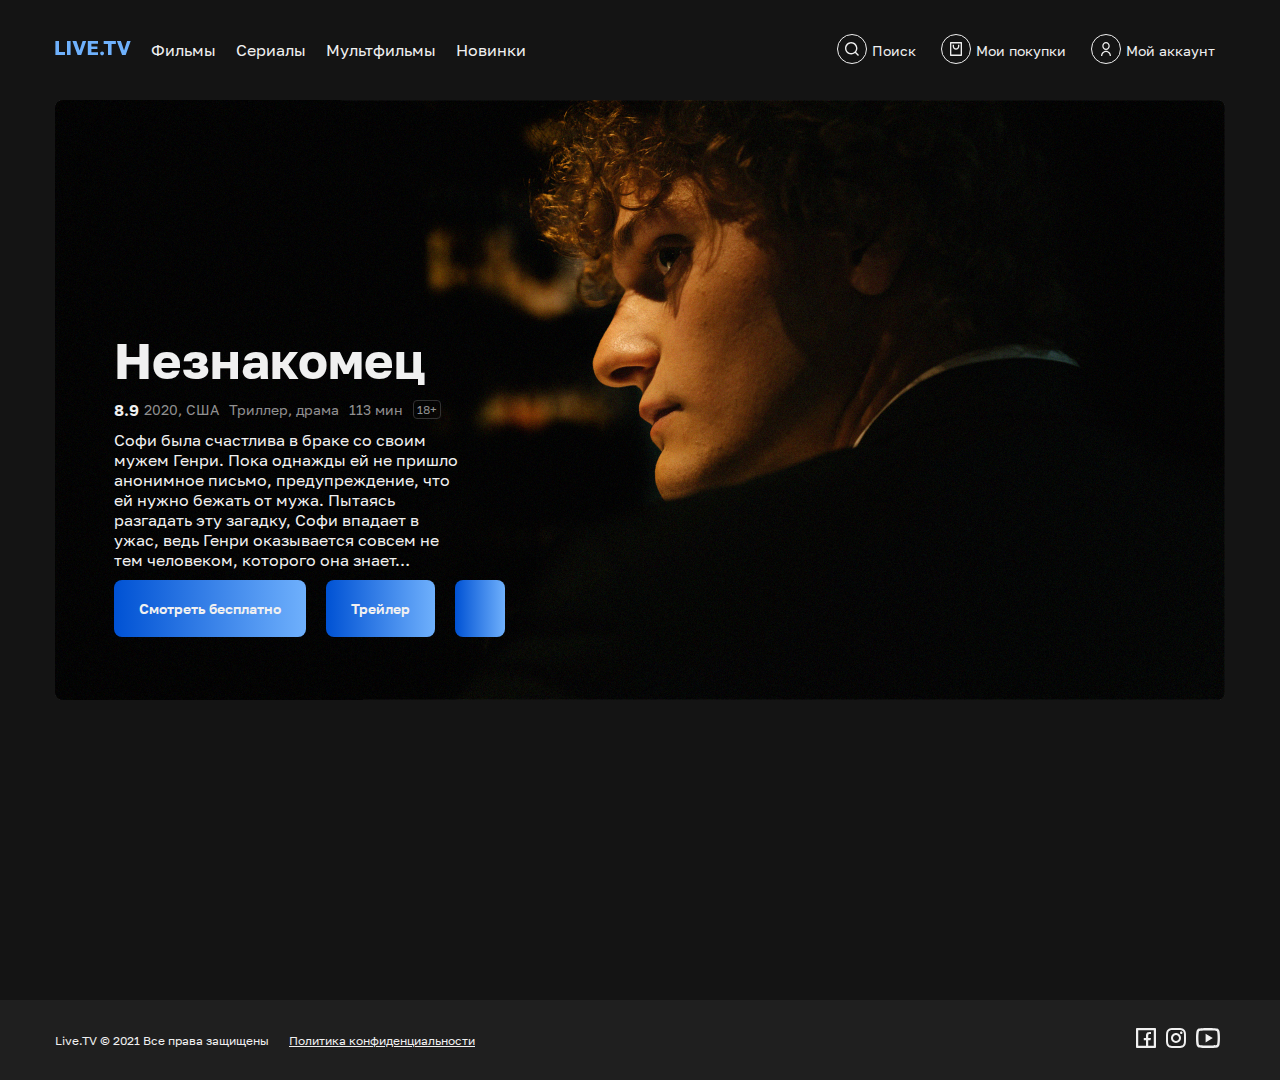
==== mian.html @ 69c0f65c "1" ====
<!doctype html>
<html lang="en">
<head>
    <meta charset="UTF-8">
    <meta name="viewport"
          content="width=device-width, user-scalable=no, initial-scale=1.0, maximum-scale=1.0, minimum-scale=1.0">
    <meta http-equiv="X-UA-Compatible" content="ie=edge">
    <link rel="stylesheet" href="./assets/css/style.css">
    <title>Document</title>
</head>
<body>

<div class="wrapper">

    <div class="header">
        <div class="container navbar d-flex align-items-center justify-content-between">
            <div class="navigation d-flex align-items-center">
                <div class="brand d-flex align-items-center">
                    <a href="#"><img src="/assets/img/Live.TV.svg" alt=""></a>
                </div>
                <div class="nav-links d-flex align-items-center">
                    <a href="#" class="nav-link">Фильмы</a>
                    <a href="#" class="nav-link">Сериалы</a>
                    <a href="#" class="nav-link">Мультфильмы</a>
                    <a href="#" class="nav-link">Новинки</a>
                </div>
            </div>
            <div class="navigation-buttons d-flex align-items-center">

                <a href="" class="nav-button d-flex align-items-center">
                    <span class="icon">
                        <img src="/assets/img/search.svg">
                    </span>
                    <span>Поиск</span>
                </a>

                <a href="" class="nav-button d-flex align-items-center">
                    <span class="icon">
                        <img src="/assets/img/bag.svg">
                    </span>
                    <span>Мои покупки</span>
                </a>

                <a href="" class="nav-button d-flex align-items-center">
                    <span class="icon">
                        <img src="/assets/img/account.svg">
                    </span>
                    <span>Мой аккаунт</span>
                </a>

            </div>
        </div>
    </div>

    <main>

        <div class="container">
            <div class="big-film-info d-flex flex-column-rev">
                <div class="w30 d-flex flex-column big-film-info-container">
                    <div class="big-film-info-title">
                        Незнакомец
                    </div>

                    <div class="big-film-info-ch d-flex">
                        <div class="rating d-flex ">
                            8.9
                        </div>
                        <div class="data d-flex align-items-center">
                            <div class="data-text">
                                2020, США
                            </div>
                            <div class="data-text">
                                Триллер, драма
                            </div>
                            <div class="data-text">
                                113 мин
                            </div>
                            <div class="age">
                                <div class="data-text">
                                    18+
                                </div>
                            </div>
                        </div>
                    </div>

                    <div class="big-film-info-about">
                        Софи была счастлива в браке со своим мужем Генри. Пока однажды ей не пришло анонимное письмо,
                        предупреждение, что ей нужно бежать от мужа. Пытаясь разгадать эту загадку, Софи впадает в ужас,
                        ведь Генри оказывается совсем не тем человеком, которого она знает…
                    </div>

                    <div class="big-film-info-buttons d-flex">
                        <a href="#" class="button watch">Смотреть бесплатно</a>
                        <a href="#" class="button">Трейлер</a>
                        <a href="#" class="button"></a>
                    </div>

                </div>
            </div>
        </div>

    </main>

    <div class="footer">
        <div class="container d-flex align-items-center justify-content-between">
            <div class="texts d-flex">
                <div class="copyright">
                    Live.TV © 2021 Все права защищены
                </div>

                <div class="politics">
                    <a href="#" class="politics-link">
                        Политика конфиденциальности
                    </a>
                </div>
            </div>

            <div class="icons d-flex">
                <div class="icon">
                    <img src="assets/img/facebook.svg">
                </div>
                <div class="icon">
                    <img src="assets/img/instagram.svg">
                </div>
                <div class="icon">
                    <img src="assets/img/youtube.svg">
                </div>
            </div>
        </div>
    </div>

</div>

</body>
</html>
---- assets/css/style.css ----
@import url("fonts.css");

* {
    box-sizing: border-box;
}

body {
    padding: 0;
    margin: 0;
    background-color: #141414;
}

.container {
    width: 1170px;
}

.w30 {
    width: 430px;
}

.d-flex {
    display: flex;
}

.flex-column {
    flex-direction: column;
}

.flex-column-rev {
    flex-direction: column-reverse;
}

.justify-content-center {
    justify-content: center;
}

.justify-content-between {
    justify-content: space-between;
}

.align-items-center {
    align-items: center;
}

.wrapper {
    display: flex;
    flex-direction: column;
}

main {
    display: flex;
    flex-direction: column;
    align-items: center;
    flex-grow: 1;
    min-height: 100vh;
}

.header {
    display: flex;
    justify-content: center;
    flex-grow: 0;
    height: 100px;
}

.nav-link {
    text-decoration: none;
    color: #f0f0f0;
    font-size: 16px;
    margin: 0 10px;
    font-family: "Golos-Text_Regular";
}

.brand {
    margin-right: 10px;
}

.nav-button {
    text-decoration: none;
    color: #f0f0f0;
    font-size: 14px;
    margin: 0 10px;
    font-family: "Golos-Text_Regular";
}

.button > * {
    margin: 0 2px;
}

.footer {
    display: flex;
    justify-content: center;
    flex-grow: 0;
    height: 80px;
    background-color: #1f1f1f;
}

.texts * {
    color: #f0f0f0;
    font-size: 12px;
    margin-right: 20px;
    font-family: "Golos-Text_Regular";
}

.icon {
    margin: 0 5px;
    cursor: pointer;
}

.big-film-info {
    height: 600px;
    background-image: url("../img/1.jpg");
    border-radius: .5rem;
}

.big-film-info-container > * {
    margin: 5px 0;
}

.big-film-info-container {
    margin: 5%;
}

.big-film-info-title {
    font-family: "Golos-Text_Bold";
    font-size: 50px;
    color: #f0f0f0;
}

.rating {
    font-family: "Golos-Text_DemiBold";
    color: #f0f0f0;
}

.data > * {
    margin: 0 5px;
}

.data-text {
    font-family: "Golos-Text_Regular";
    font-size: 14px;
    color: #909090;
}

.age {
    border: 1px #313131 solid;
    border-radius: .25rem;
    padding: 1px 3px;

}

.age * {
    font-size: 12px;
}

.big-film-info-about {
    width: 80%;
    font-family: "Golos-Text_Regular";
    color: #f0f0f0;
}

.button {
    margin-right: 20px;
    text-decoration: none;
    color: #f0f0f0;
    font-family: "Golos-Text_DemiBold";
    font-size: 14px;
    padding: 20px 25px;
    background: linear-gradient(to right, #0052d4, #6fb0fc);
    border-radius: .5rem;
}
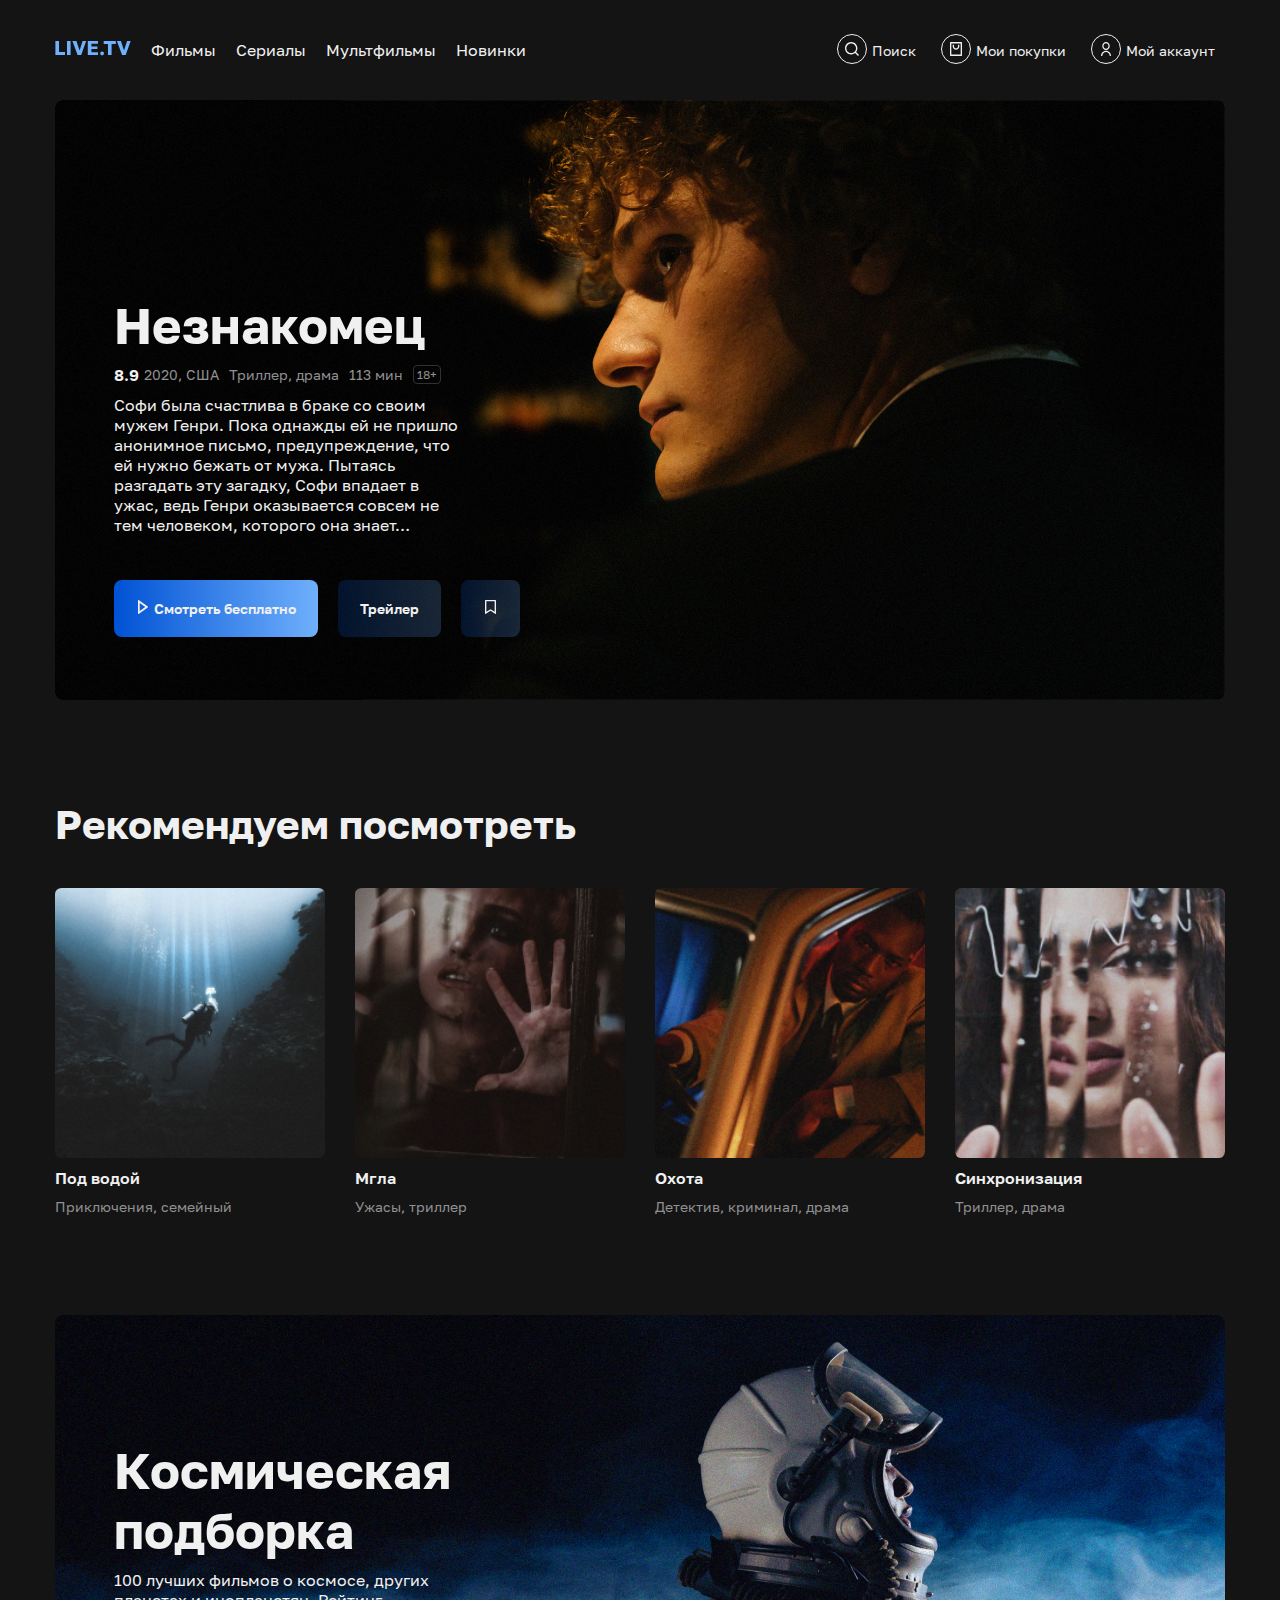
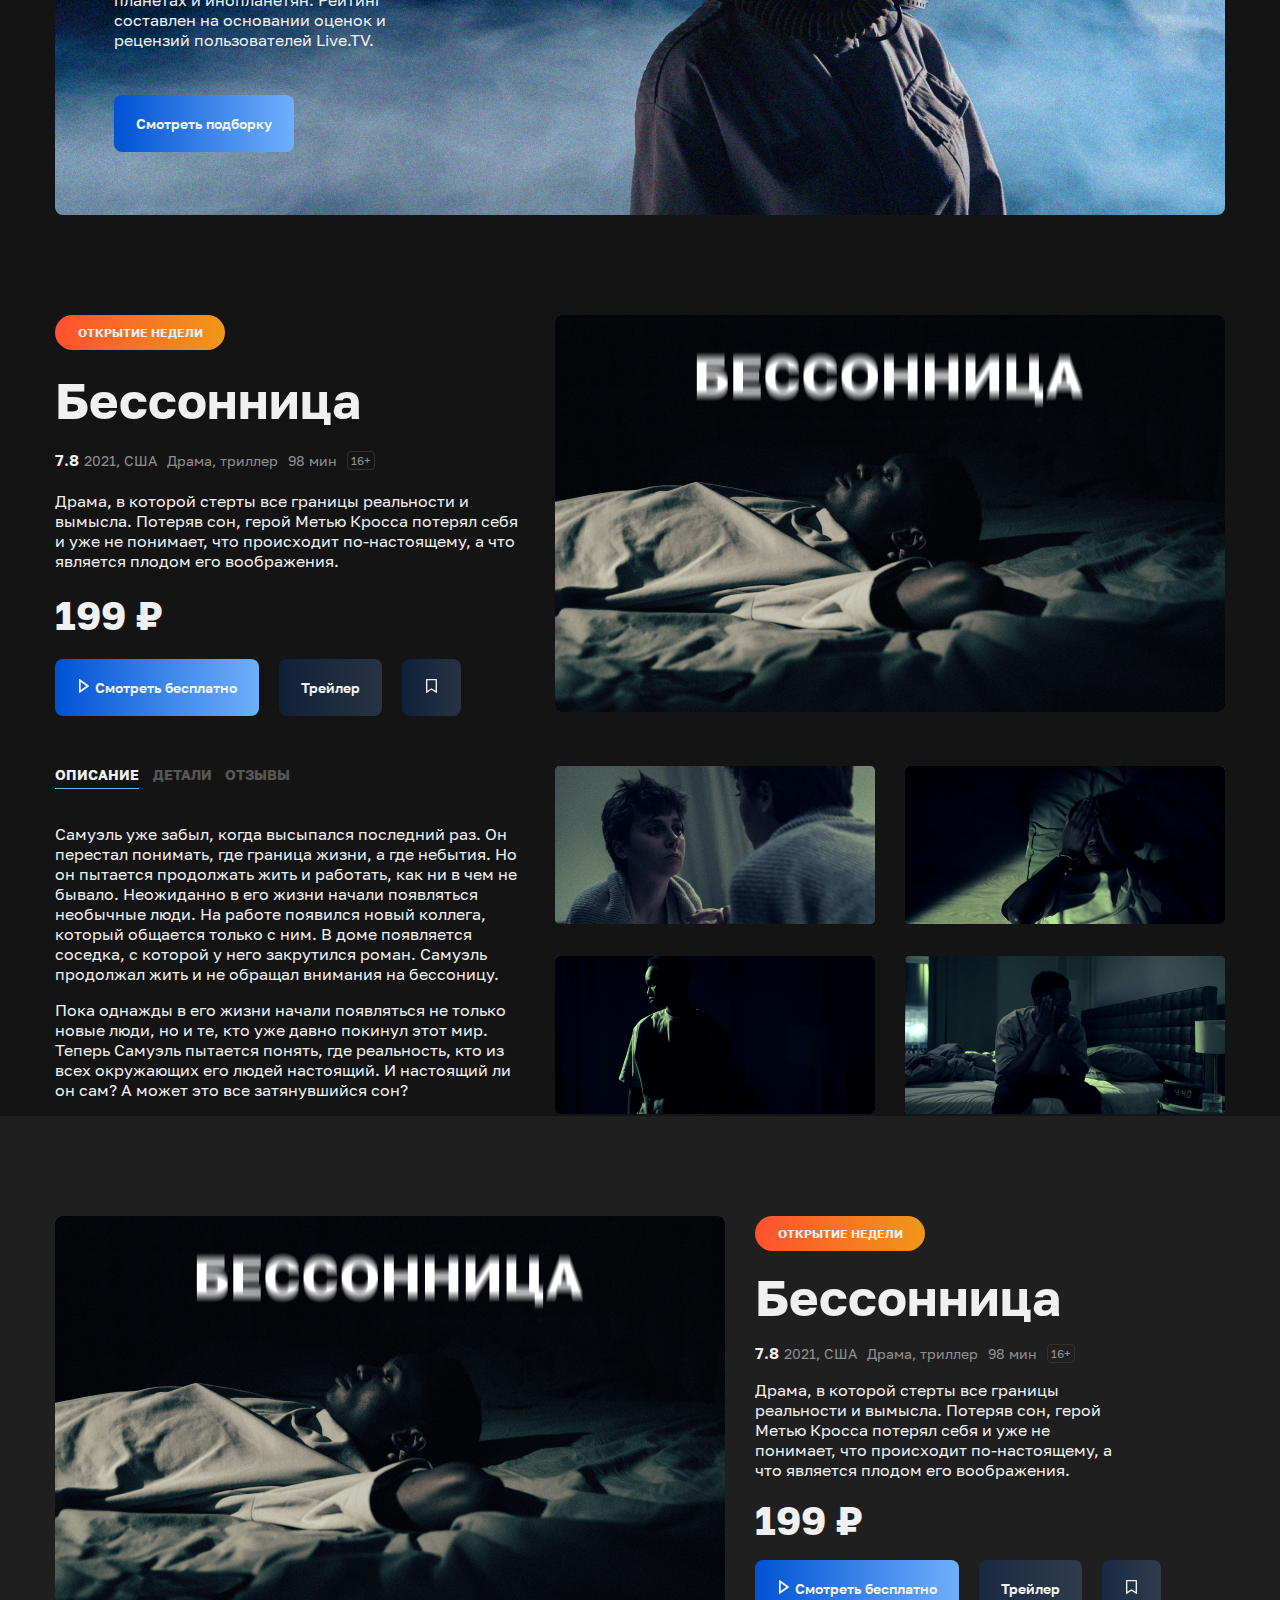
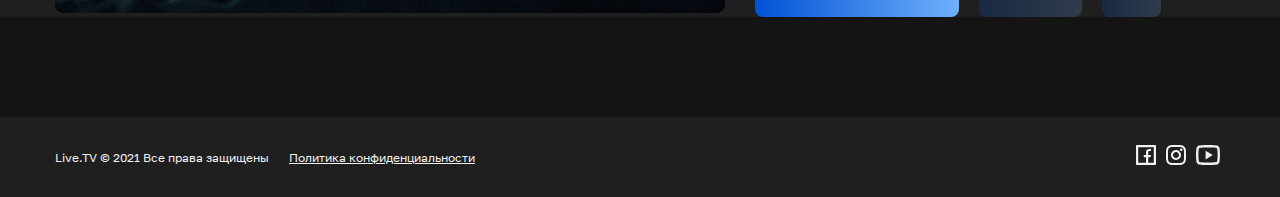
==== commit 2d521682: "2" ====
--- a/mian.html
+++ b/mian.html
@@ -89,10 +89,243 @@
                         ведь Генри оказывается совсем не тем человеком, которого она знает…
                     </div>
 
-                    <div class="big-film-info-buttons d-flex">
-                        <a href="#" class="button watch">Смотреть бесплатно</a>
-                        <a href="#" class="button">Трейлер</a>
-                        <a href="#" class="button"></a>
+                    <div class="big-film-info-buttons d-flex mt4">
+                        <a href="#" class="button watch"> <img src="/assets/img/play.svg"> Смотреть бесплатно</a>
+                        <a href="#" class="button dark-button">Трейлер</a>
+                        <a href="#" class="button dark-button"><img src="/assets/img/bookmark.svg"></a>
+                    </div>
+
+                </div>
+            </div>
+        </div>
+
+        <div class="container mt100">
+            <div class="suggestion-tittle">
+                Рекомендуем посмотреть
+            </div>
+            <div class="suggestions d-flex justify-content-between mt4">
+                <div class="suggestion d-flex flex-column">
+                    <img src="/assets/img/2.jpg" alt="" class="suggestion-image">
+                    <div class="suggestion-name mt1">Под водой</div>
+                    <div class="suggestion-genre data-text mt1">Приключения, семейный</div>
+                </div>
+
+                <div class="suggestion d-flex flex-column">
+                    <img src="/assets/img/3.jpg" alt="" class="suggestion-image">
+                    <div class="suggestion-name mt1">Мгла</div>
+                    <div class="suggestion-genre data-text mt1">Ужасы, триллер</div>
+                </div>
+
+                <div class="suggestion d-flex flex-column">
+                    <img src="/assets/img/4.jpg" alt="" class="suggestion-image">
+                    <div class="suggestion-name mt1">Охота</div>
+                    <div class="suggestion-genre data-text mt1">Детектив, криминал, драма</div>
+                </div>
+
+                <div class="suggestion d-flex flex-column">
+                    <img src="/assets/img/5.jpg" alt="" class="suggestion-image">
+                    <div class="suggestion-name mt1">Синхронизация</div>
+                    <div class="suggestion-genre data-text mt1">Триллер, драма</div>
+                </div>
+
+            </div>
+        </div>
+
+        <div class="container mt100">
+            <div class="big-film-info-2 d-flex flex-column-rev">
+                <div class="w30 d-flex flex-column big-film-info-container">
+                    <div class="big-film-info-title">
+                        Космическая подборка
+                    </div>
+
+                    <div class="big-film-info-about">
+                        100 лучших фильмов о космосе, других планетах
+                        и инопланетян. Рейтинг составлен на основании
+                        оценок и рецензий пользователей Live.TV.
+                    </div>
+
+                    <div class="big-film-info-buttons d-flex mt4">
+                        <a href="#" class="button watch">Смотреть подборку</a>
+
+                    </div>
+
+                </div>
+            </div>
+        </div>
+
+        <div class="container mt100">
+            <div class="weekly-film">
+                <div class="weekly-film-main d-flex justify-content-between">
+                    <div class="weekly-film-main-short-description d-flex flex-column justify-content-between">
+
+                        <div class="status">
+                            ОТКРЫТИЕ НЕДЕЛИ
+                        </div>
+
+                        <div class="big-film-info-title">
+                            Бессонница
+                        </div>
+
+                        <div class="big-film-info-ch d-flex ">
+                            <div class="rating d-flex ">
+                                7.8
+                            </div>
+                            <div class="data d-flex align-items-center">
+                                <div class="data-text">
+                                    2021, США
+                                </div>
+                                <div class="data-text">
+                                    Драма, триллер
+                                </div>
+                                <div class="data-text">
+                                    98 мин
+                                </div>
+                                <div class="age">
+                                    <div class="data-text">
+                                        16+
+                                    </div>
+                                </div>
+                            </div>
+                        </div>
+
+                        <div class="big-film-info-about">
+                            Драма, в которой стерты все границы реальности
+                            и вымысла. Потеряв сон, герой Метью Кросса потерял
+                            себя и уже не понимает, что происходит по-настоящему,
+                            а что является плодом его воображения.
+                        </div>
+
+                        <div class="weekly-film-price">
+                            199 ₽
+                        </div>
+
+                        <div class="big-film-info-buttons d-flex">
+                            <a href="#" class="button watch"> <img src="/assets/img/play.svg"> Смотреть бесплатно</a>
+                            <a href="#" class="button dark-button">Трейлер</a>
+                            <a href="#" class="button dark-button"><img src="/assets/img/bookmark.svg"></a>
+                        </div>
+
+                    </div>
+
+                    <div class="weekly-film-main-img">
+                        <img src="/assets/img/7.jpg">
+                    </div>
+
+                </div>
+
+                <div class="weekly-film-description d-flex justify-content-between mt5">
+                    <div class="weekly-film-main-short-description d-flex flex-column justify-content-between">
+
+                        <div class="description-toggle d-flex justify-content-between">
+                            <div class="toggle-text active">
+                                ОПИСАНИЕ
+                            </div>
+                            <div class="toggle-text inactive">
+                                ДЕТАЛИ
+                            </div>
+                            <div class="toggle-text inactive">
+                                ОТЗЫВЫ
+                            </div>
+                        </div>
+
+                        <div class="big-film-info-about">
+                            <p>Самуэль уже забыл, когда высыпался последний раз. Он перестал понимать, где граница
+                                жизни, а
+                                где небытия. Но он пытается продолжать жить и работать, как ни в чем не бывало.
+                                Неожиданно в
+                                его жизни начали появляться необычные люди. На работе появился новый коллега, который
+                                общается только с ним. В доме появляется соседка, с которой у него закрутился роман.
+                                Самуэль
+                                продолжал жить и не обращал внимания на бессоницу.</p>
+                            <p>Пока однажды в его жизни начали появляться не только новые люди, но и те, кто уже давно
+                                покинул этот мир. Теперь Самуэль пытается понять, где реальность, кто из всех окружающих
+                                его
+                                людей настоящий. И настоящий ли он сам? А может это все затянувшийся сон?</p>
+                        </div>
+
+                    </div>
+
+                    <div class="weekly-film-image-group d-flex flex-wrap justify-content-between">
+                        <div class="image-card">
+                            <img src="/assets/img/8.jpg">
+                        </div>
+
+                        <div class="image-card">
+                            <img src="/assets/img/9.jpg">
+                        </div>
+
+                        <div class="image-card mt3">
+                            <img src="/assets/img/10.jpg">
+                        </div>
+
+                        <div class="image-card mt3">
+                            <img src="/assets/img/11.jpg">
+                        </div>
+
+                    </div>
+                </div>
+
+            </div>
+        </div>
+
+        <div class="container-fluid bg-gray d-flex justify-content-center">
+            <div class="container mt100">
+                <div class="weekly-film-main d-flex justify-content-between">
+
+                    <div class="weekly-film-main-img">
+                        <img src="/assets/img/7.jpg">
+                    </div>
+
+
+                    <div class="weekly-film-main-short-description d-flex flex-column justify-content-between">
+
+                        <div class="status">
+                            ОТКРЫТИЕ НЕДЕЛИ
+                        </div>
+
+                        <div class="big-film-info-title">
+                            Бессонница
+                        </div>
+
+                        <div class="big-film-info-ch d-flex ">
+                            <div class="rating d-flex ">
+                                7.8
+                            </div>
+                            <div class="data d-flex align-items-center">
+                                <div class="data-text">
+                                    2021, США
+                                </div>
+                                <div class="data-text">
+                                    Драма, триллер
+                                </div>
+                                <div class="data-text">
+                                    98 мин
+                                </div>
+                                <div class="age">
+                                    <div class="data-text">
+                                        16+
+                                    </div>
+                                </div>
+                            </div>
+                        </div>
+
+                        <div class="big-film-info-about">
+                            Драма, в которой стерты все границы реальности
+                            и вымысла. Потеряв сон, герой Метью Кросса потерял
+                            себя и уже не понимает, что происходит по-настоящему,
+                            а что является плодом его воображения.
+                        </div>
+
+                        <div class="weekly-film-price">
+                            199 ₽
+                        </div>
+
+                        <div class="big-film-info-buttons d-flex">
+                            <a href="#" class="button watch"> <img src="/assets/img/play.svg"> Смотреть бесплатно</a>
+                            <a href="#" class="button dark-button">Трейлер</a>
+                            <a href="#" class="button dark-button"><img src="/assets/img/bookmark.svg"></a>
+                        </div>
+
                     </div>
 
                 </div>
@@ -101,7 +334,7 @@
 
     </main>
 
-    <div class="footer">
+    <div class="footer mt100">
         <div class="container d-flex align-items-center justify-content-between">
             <div class="texts d-flex">
                 <div class="copyright">
--- a/assets/css/style.css
+++ b/assets/css/style.css
@@ -14,6 +14,10 @@
     width: 1170px;
 }
 
+.container-fluid {
+    width: 100%;
+}
+
 .w30 {
     width: 430px;
 }
@@ -40,6 +44,42 @@
 
 .align-items-center {
     align-items: center;
+}
+
+.align-items-stretch {
+    align-items: stretch;
+}
+
+.flex-wrap {
+    flex-wrap: wrap;
+}
+
+.mt1 {
+    margin-top: 10px;
+}
+
+.mt2 {
+    margin-top: 20px;
+}
+
+.mt3 {
+    margin-top: 30px;
+}
+
+.mt4 {
+    margin-top: 40px !important;
+}
+
+.mt100 {
+    margin-top: 100px;
+}
+
+.mt5 {
+    margin-top: 50px !important;
+}
+
+.bg-gray {
+    background: #1f1f1f;
 }
 
 .wrapper {
@@ -164,7 +204,115 @@
     color: #f0f0f0;
     font-family: "Golos-Text_DemiBold";
     font-size: 14px;
-    padding: 20px 25px;
+    padding: 20px 22px;
     background: linear-gradient(to right, #0052d4, #6fb0fc);
     border-radius: .5rem;
+}
+
+.dark-button {
+    background: linear-gradient(to right, rgba(0, 82, 212, .2), rgba(111, 176, 252, .2)
+    );
+}
+
+.suggestion-tittle {
+    font-family: "Golos-Text_Bold";
+    font-size: 40px;
+    color: #f0f0f0;
+}
+
+.suggestions {
+    flex-wrap: wrap;
+}
+
+
+.suggestion {
+    width: 270px;
+}
+
+.suggestion-image {
+    height: 270px;
+    width: 100%;
+    object-fit: cover;
+    border-radius: .4rem;
+}
+
+.suggestion-name {
+    font-family: "Golos-Text_DemiBold";
+    font-size: 16px;
+    color: #f0f0f0;
+}
+
+.big-film-info-2 {
+    height: 500px;
+    background-image: url("../img/6.jpg");
+    border-radius: .5rem;
+}
+
+.weekly-film-main-short-description {
+    width: 470px;
+}
+
+.weekly-film-main-img {
+    width: 670px;
+}
+
+.weekly-film-main-img img {
+    border-radius: .5rem;
+
+}
+
+.weekly-film .big-film-info-about {
+    width: 100%;
+}
+
+.weekly-film-price {
+    font-family: "Golos-Text_Bold";
+    font-size: 40px;
+    color: #f0f0f0;
+}
+
+.status {
+    text-align: center;
+    width: 170px;
+    font-family: "Golos-Text_Bold";
+    font-size: 12px;
+    color: #f0f0f0;
+    padding: 10px 20px;
+    border-radius: 2rem;
+    background: linear-gradient(to right, #ff512f, #f09719);
+}
+
+.description-toggle {
+    width: 50%;
+}
+
+.toggle-text {
+    padding-bottom: 5px;
+    font-family: "Golos-Text_Bold";
+    font-size: 14px;
+
+    cursor: pointer;
+}
+
+.active {
+    color: #f0f0f0;
+    border-bottom: #6fb0fc solid 1px;
+}
+
+.inactive {
+    color: #f0f0f0;
+    opacity: .3;
+}
+
+.weekly-film-image-group {
+    width: 670px;
+}
+
+.image-card {
+    width: 320px;
+    height: 160px;
+}
+.image-card img {
+    object-fit: cover;
+    border-radius: .3rem;
 }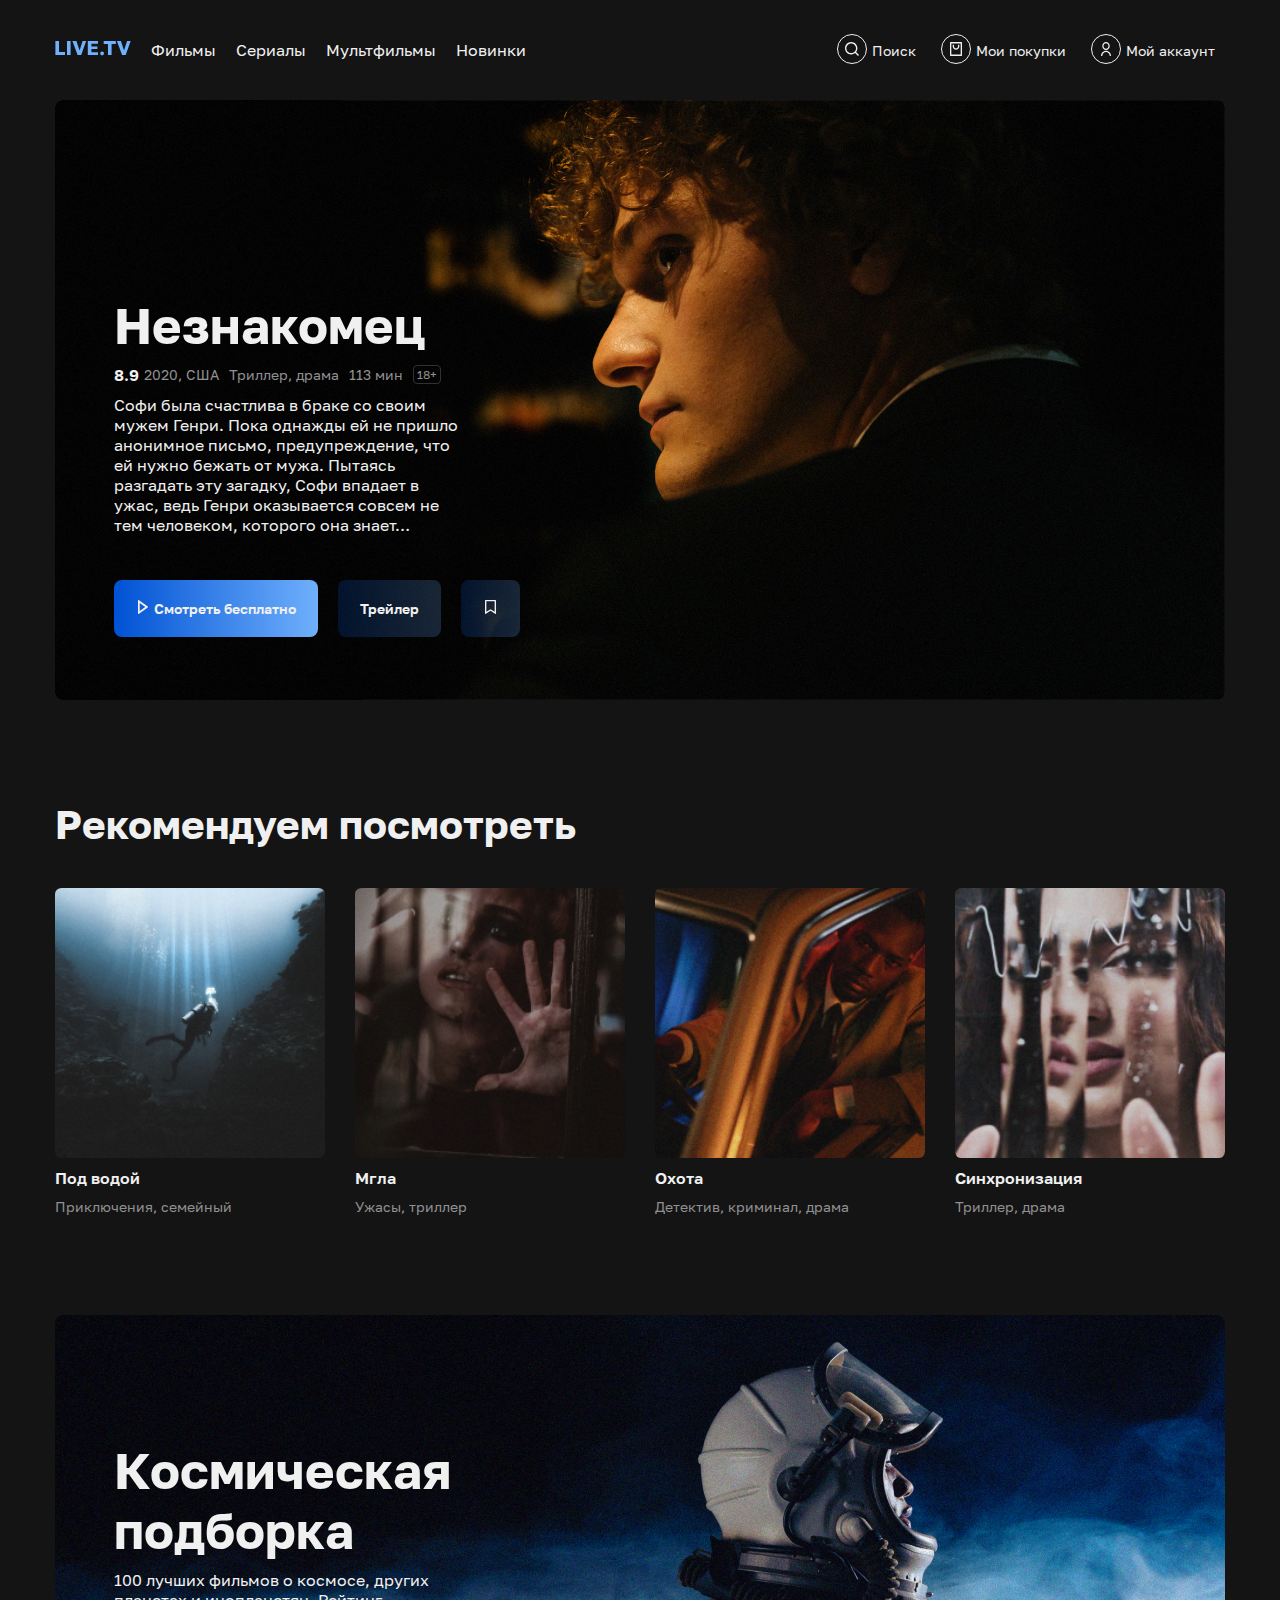
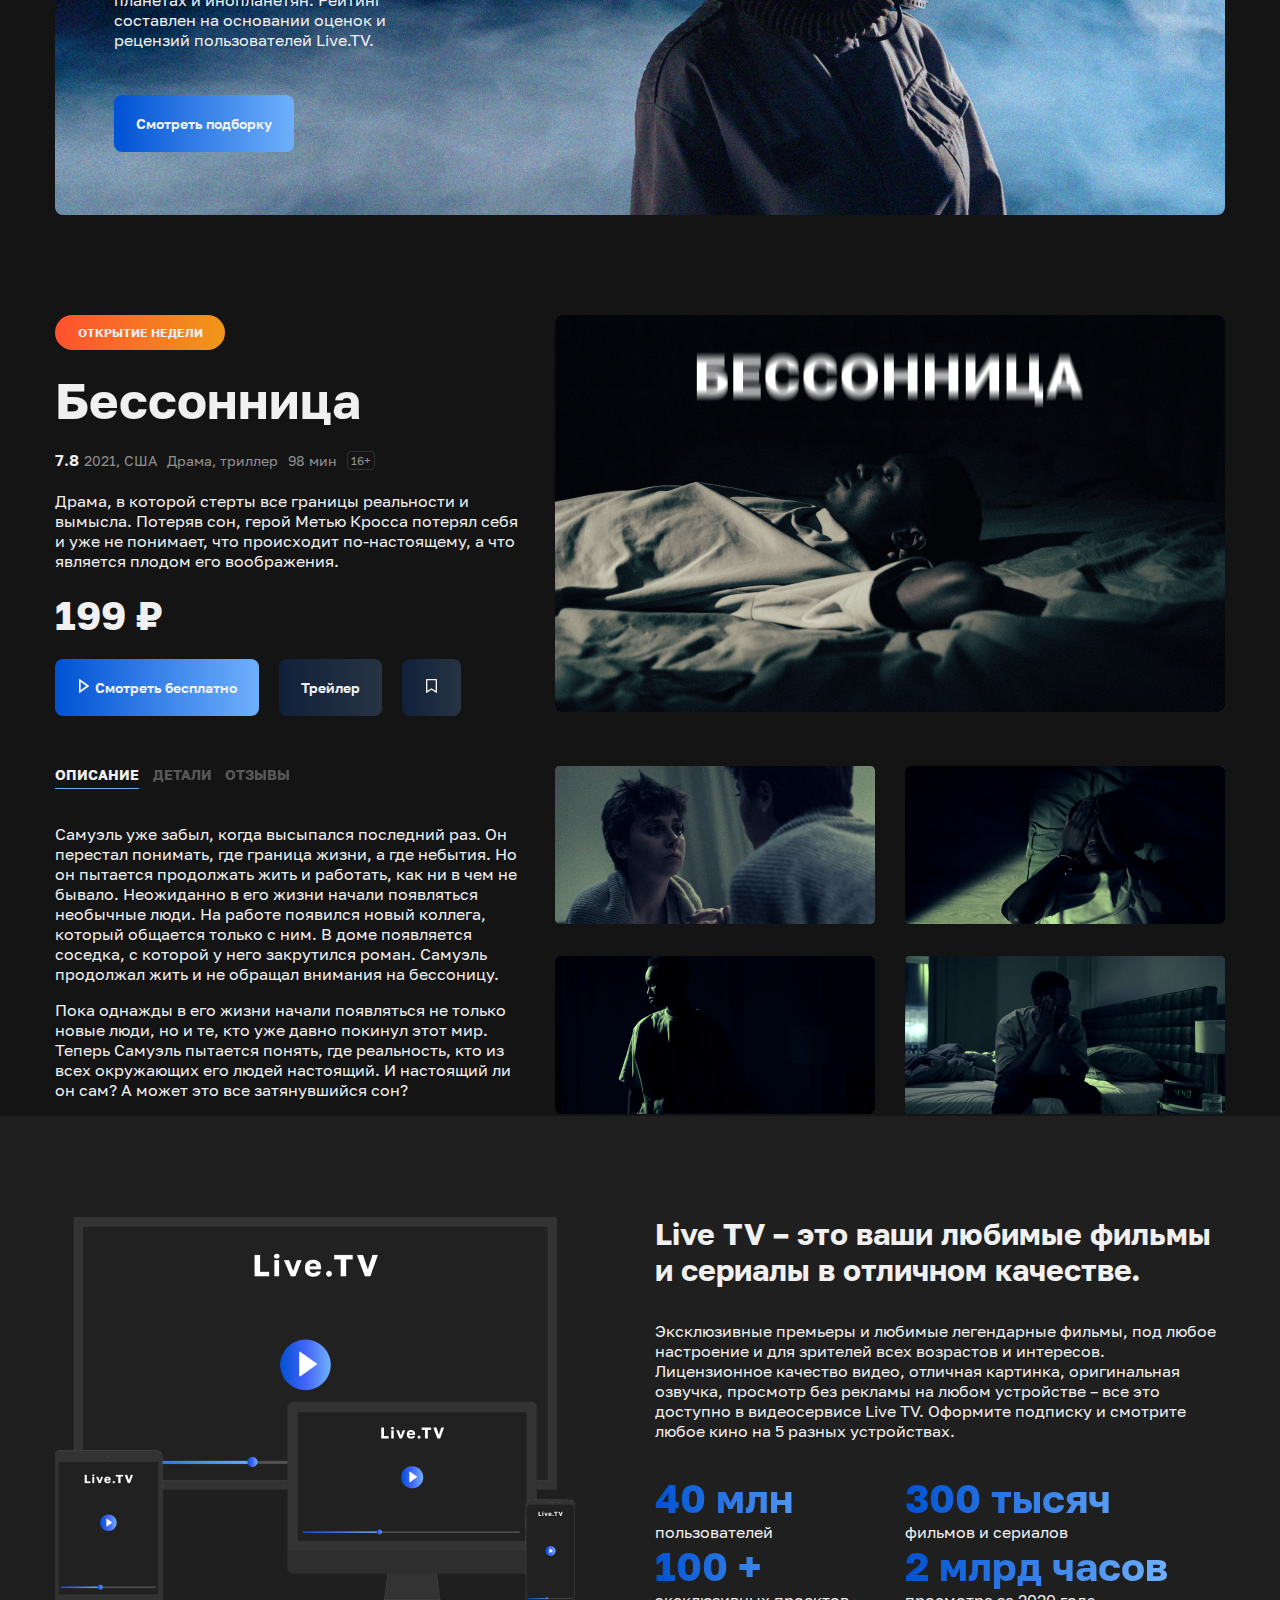
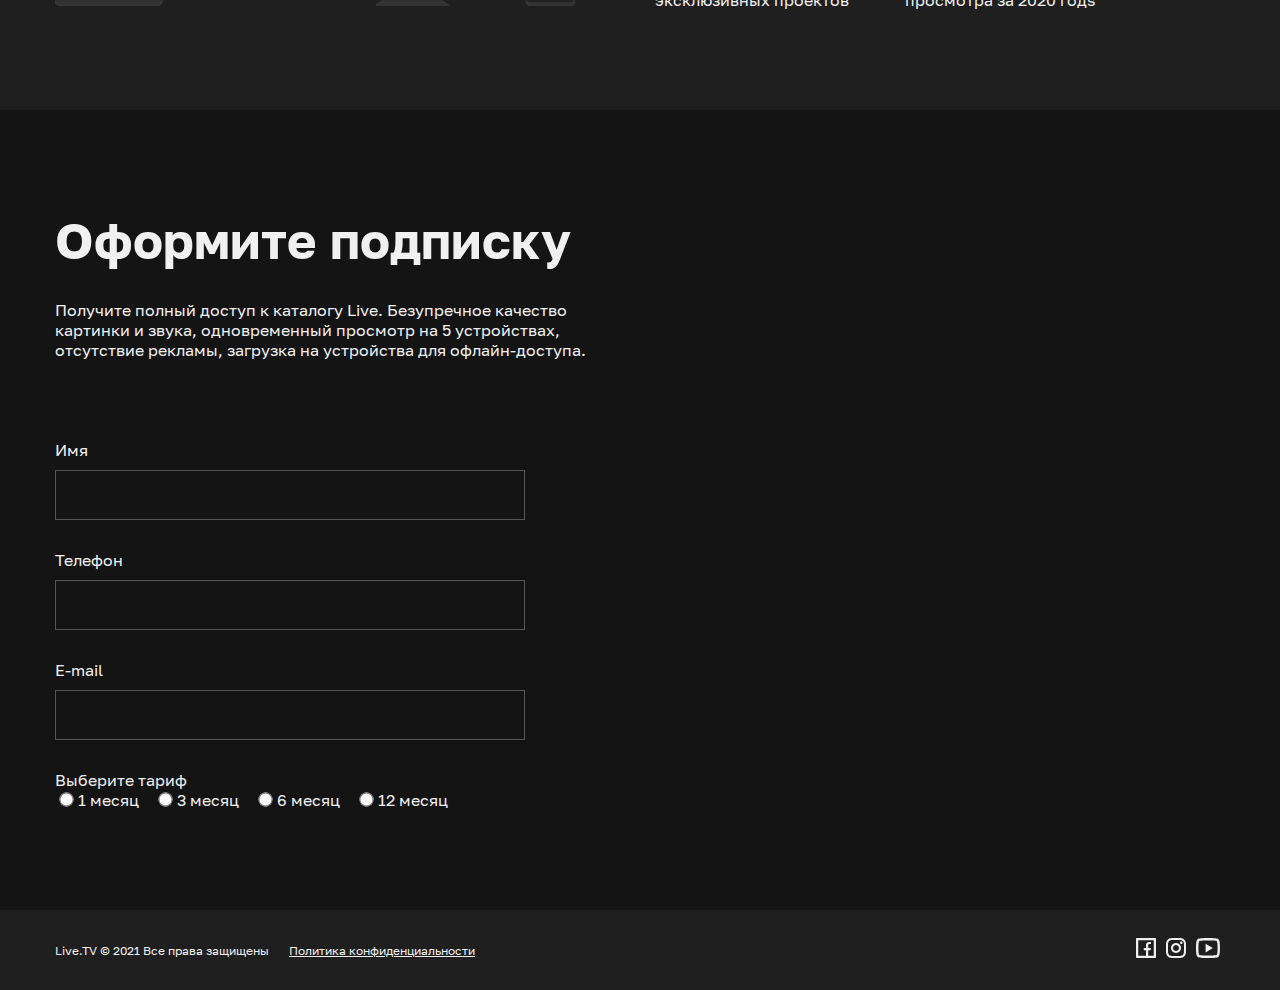
==== commit 45d7c46d: "3" ====
--- a/mian.html
+++ b/mian.html
@@ -269,67 +269,133 @@
         </div>
 
         <div class="container-fluid bg-gray d-flex justify-content-center">
-            <div class="container mt100">
+            <div class="container mt100 mb100">
                 <div class="weekly-film-main d-flex justify-content-between">
 
-                    <div class="weekly-film-main-img">
-                        <img src="/assets/img/7.jpg">
-                    </div>
-
-
-                    <div class="weekly-film-main-short-description d-flex flex-column justify-content-between">
-
-                        <div class="status">
-                            ОТКРЫТИЕ НЕДЕЛИ
-                        </div>
-
-                        <div class="big-film-info-title">
-                            Бессонница
-                        </div>
-
-                        <div class="big-film-info-ch d-flex ">
-                            <div class="rating d-flex ">
-                                7.8
-                            </div>
-                            <div class="data d-flex align-items-center">
-                                <div class="data-text">
-                                    2021, США
-                                </div>
-                                <div class="data-text">
-                                    Драма, триллер
-                                </div>
-                                <div class="data-text">
-                                    98 мин
-                                </div>
-                                <div class="age">
-                                    <div class="data-text">
-                                        16+
-                                    </div>
-                                </div>
-                            </div>
+                    <div class="livetv-img">
+                        <img src="/assets/img/12.png">
+                    </div>
+
+
+                    <div class="livetv d-flex flex-column justify-content-between">
+
+                        <div class="livetv-about">
+                            Live TV – это ваши любимые фильмы
+                            и сериалы в отличном качестве.
                         </div>
 
                         <div class="big-film-info-about">
-                            Драма, в которой стерты все границы реальности
-                            и вымысла. Потеряв сон, герой Метью Кросса потерял
-                            себя и уже не понимает, что происходит по-настоящему,
-                            а что является плодом его воображения.
-                        </div>
-
-                        <div class="weekly-film-price">
-                            199 ₽
-                        </div>
-
-                        <div class="big-film-info-buttons d-flex">
-                            <a href="#" class="button watch"> <img src="/assets/img/play.svg"> Смотреть бесплатно</a>
-                            <a href="#" class="button dark-button">Трейлер</a>
-                            <a href="#" class="button dark-button"><img src="/assets/img/bookmark.svg"></a>
-                        </div>
-
-                    </div>
-
-                </div>
-            </div>
+                            Эксклюзивные премьеры и любимые легендарные фильмы, под любое настроение и для зрителей всех
+                            возрастов и интересов. Лицензионное качество видео, отличная картинка, оригинальная озвучка,
+                            просмотр без рекламы на любом устройстве – все это доступно в видеосервисе Live TV. Оформите
+                            подписку и смотрите любое кино на 5 разных устройствах.
+                        </div>
+
+                        <div class="livetv-color-texts d-flex justify-content-between">
+                            <div class="livetv-text-col d-flex flex-column">
+
+                                <div class="livetv-color-text-block d-flex flex-column">
+                                    <div class="livetv-color-text">
+                                        40 млн
+                                    </div>
+                                    <div class="subtext">
+                                        пользователей
+                                    </div>
+                                </div>
+
+                                <div class="livetv-color-text-block d-flex flex-column">
+                                    <div class="livetv-color-text">
+                                        100 +
+                                    </div>
+                                    <div class="subtext">
+                                        эксклюзивных проектов
+                                    </div>
+                                </div>
+
+                            </div>
+                            <div class="livetv-text-col d-flex flex-column">
+
+                                <div class="livetv-color-text-block d-flex flex-column">
+                                    <div class="livetv-color-text">
+                                        300 тысяч
+                                    </div>
+                                    <div class="subtext">
+                                        фильмов и сериалов
+                                    </div>
+                                </div>
+
+                                <div class="livetv-color-text-block d-flex flex-column">
+                                    <div class="livetv-color-text">
+                                        2 млрд часов
+                                    </div>
+                                    <div class="subtext">
+                                        просмотра за 2020 годs
+                                    </div>
+                                </div>
+
+                            </div>
+                        </div>
+
+
+                    </div>
+
+                </div>
+            </div>
+        </div>
+
+        <div class="container mt100 ">
+            <div class="big-film-info-title">
+                Оформите подписку
+            </div>
+
+            <div class="big-film-info-about subscribe-text mt3">
+                Получите полный доступ к каталогу Live. Безупречное качество
+                картинки и звука, одновременный просмотр на 5 устройствах,
+                отсутствие рекламы, загрузка на устройства для офлайн-доступа.
+            </div>
+
+
+            <div class="subscribe d-flex justify-content-between mt5">
+                <div class="subscribe-form">
+                    <form action="" class="d-flex flex-column">
+                        <label class="mt3">Имя</label>
+                        <input type="text" class="mt1">
+
+                        <label class="mt3">Телефон</label>
+                        <input type="text" class="mt1">
+
+                        <label class="mt3">E-mail</label>
+                        <input type="text" class="mt1">
+
+                        <label class="mt3">Выберите тариф</label>
+
+                        <div class="radios d-flex ">
+                            <div class="radio-group d-flex">
+                                <label><input type="radio" name="1">1 месяц</label>
+                            </div>
+
+                            <div class="radio-group d-flex">
+                                <label><input type="radio" name="1">3 месяц</label>
+                            </div>
+
+                            <div class="radio-group d-flex">
+                                <label><input type="radio" name="1">6 месяц</label>
+                            </div>
+
+                            <div class="radio-group d-flex">
+                                <label><input type="radio" name="1">12 месяц</label>
+                            </div>
+
+                        </div>
+
+                    </form>
+                </div>
+
+                <div class="subscribe-price">
+
+                </div>
+            </div>
+
         </div>
 
     </main>
--- a/assets/css/style.css
+++ b/assets/css/style.css
@@ -18,6 +18,7 @@
     width: 100%;
 }
 
+
 .w30 {
     width: 430px;
 }
@@ -76,6 +77,10 @@
 
 .mt5 {
     margin-top: 50px !important;
+}
+
+.mb100 {
+    margin-bottom: 100px;
 }
 
 .bg-gray {
@@ -312,7 +317,83 @@
     width: 320px;
     height: 160px;
 }
+
 .image-card img {
     object-fit: cover;
     border-radius: .3rem;
+}
+
+.livetv-about {
+
+    font-family: "Golos-Text_Bold";
+    font-size: 30px;
+    color: #f0f0f0;
+}
+
+.livetv-color-text {
+    font-family: "Golos-Text_Bold";
+    font-size: 40px;
+    background: linear-gradient(to right, #0052d4, #6fb0fc);
+    -webkit-background-clip: text;
+    -webkit-text-fill-color: transparent;
+}
+
+.subtext {
+    font-family: "Golos-Text_Regular";
+    color: #f0f0f0;
+}
+
+.livetv {
+    width: 570px;
+}
+
+.livetv .big-film-info-about {
+    width: 100%;
+}
+
+.livetv-color-texts {
+    width: 90%;
+}
+
+.subscribe-text {
+    width: 570px;
+}
+
+.subscribe-form {
+    width: 470px;
+}
+
+.subscribe-price {
+    width: 570px;
+}
+
+.subscribe-form label {
+    font-family: "Golos-Text_Regular";
+    color: #f0f0f0;
+}
+
+.subscribe-form input[type=text] {
+    height: 50px;
+    padding: 10px 20px;
+    background: none;
+    border: #565656 solid 1px;
+    color: #f0f0f0;
+    outline: none;
+    transition: .1s;
+
+}
+
+.subscribe-form input[type=text]:focus {
+    transition: .1s;
+    transform: scale(1.05);
+}
+
+.radio-group {
+    margin-right: 15px;
+}
+
+.subscribe-form input[type=radio] {
+    accent-color: #f0f0f0;
+    margin-right: 5px;
+    transform: scale(1.1);
 }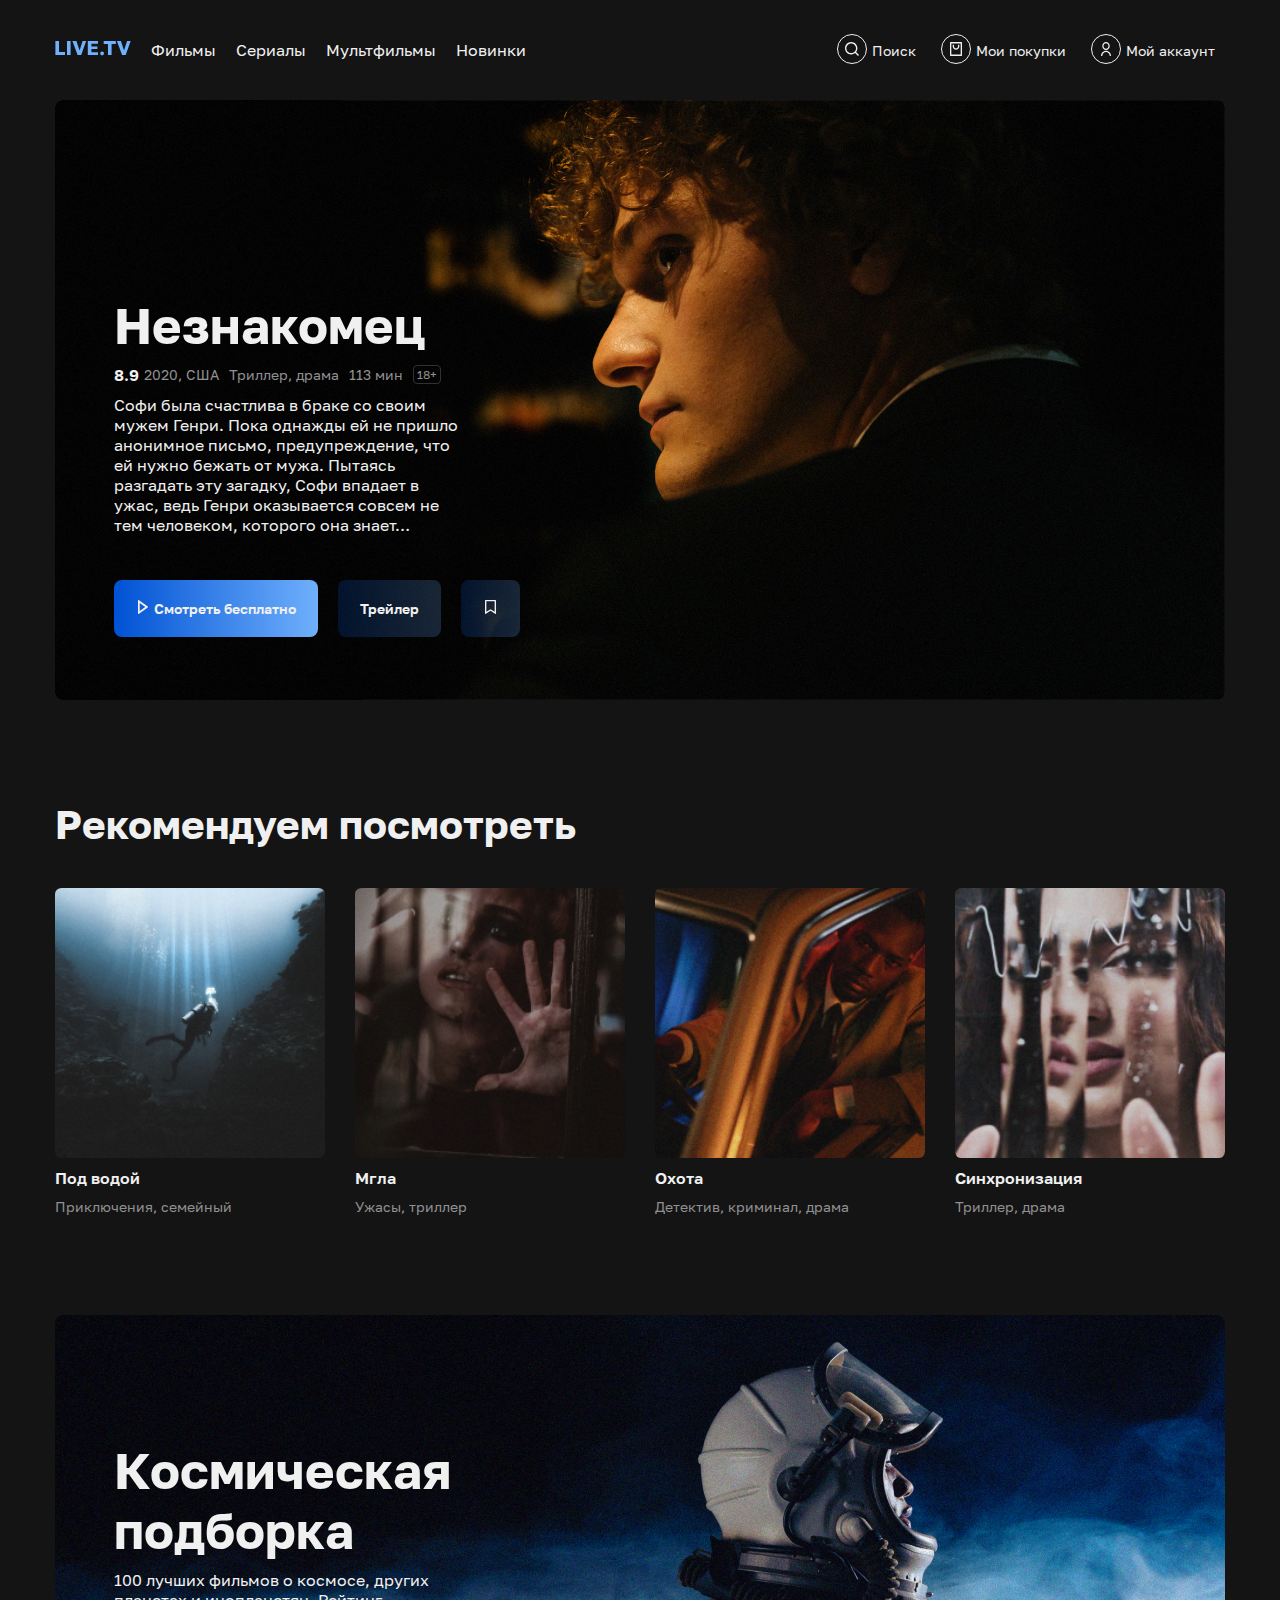
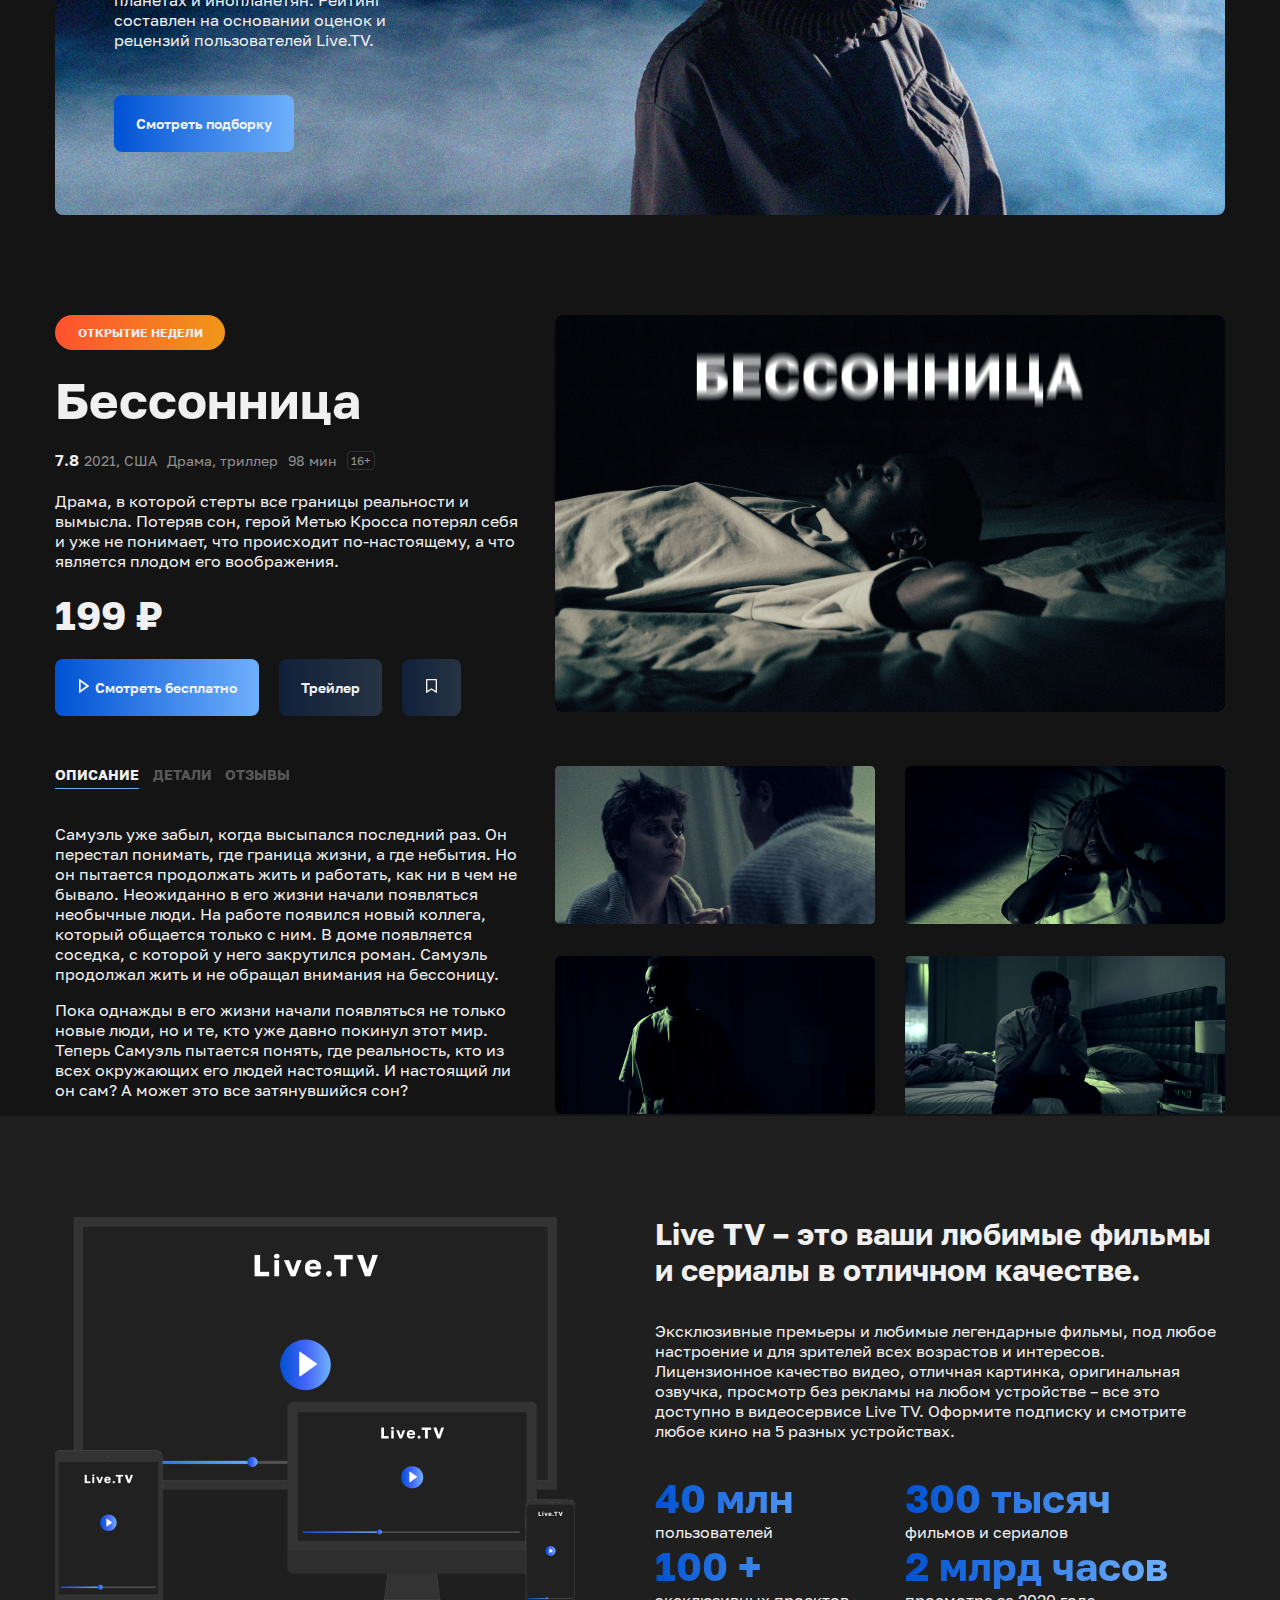
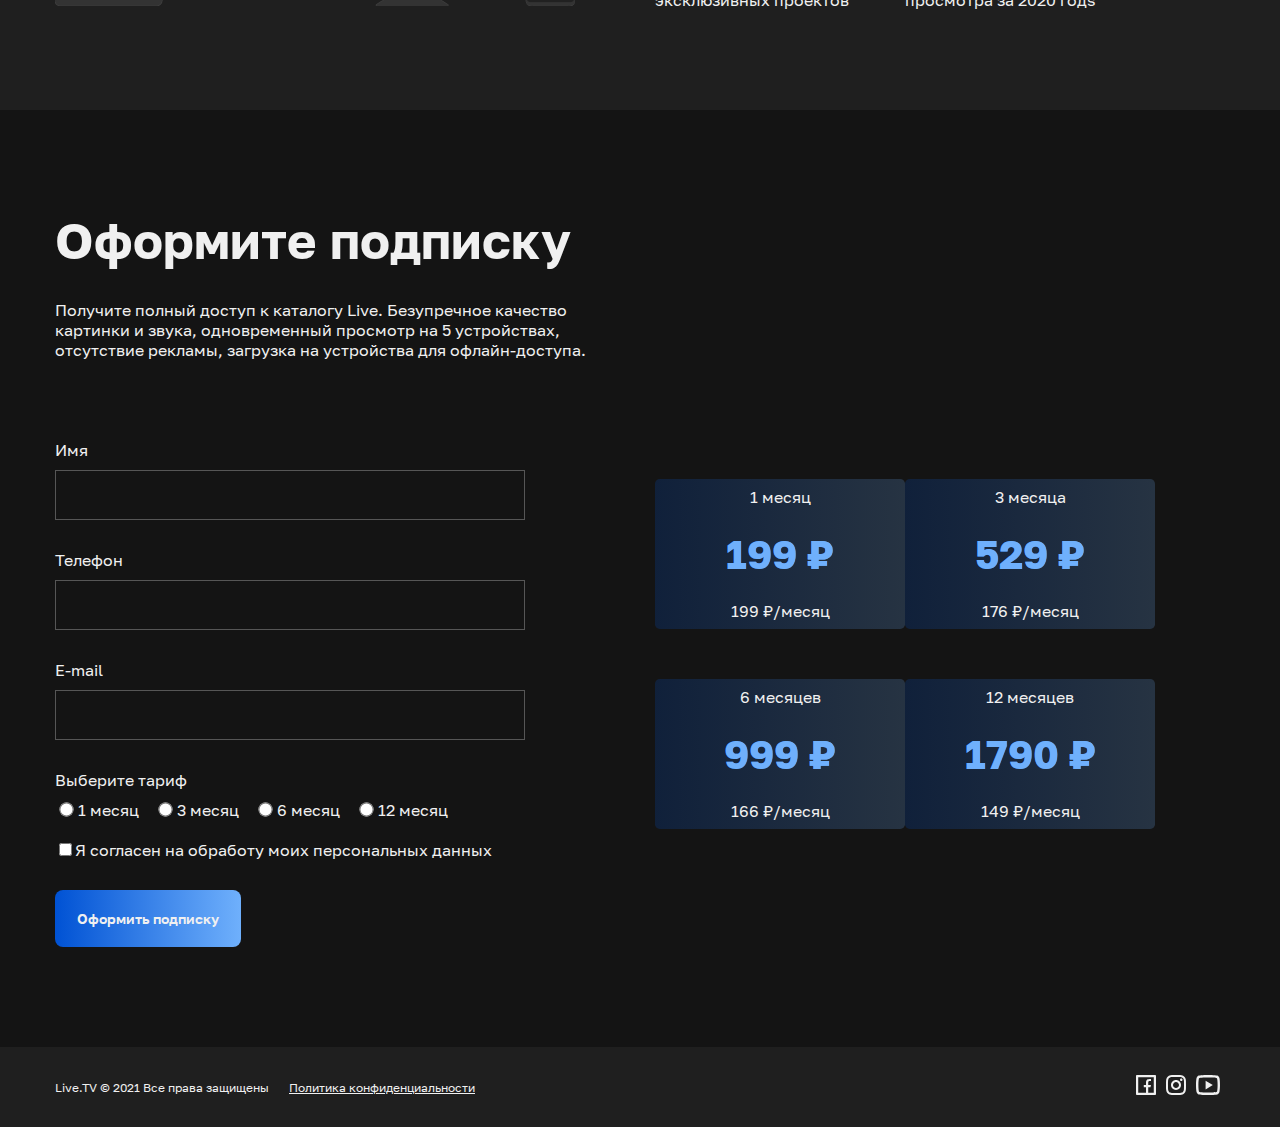
==== commit c9d846fd: "4" ====
--- a/mian.html
+++ b/mian.html
@@ -146,9 +146,7 @@
 
                     <div class="big-film-info-buttons d-flex mt4">
                         <a href="#" class="button watch">Смотреть подборку</a>
-
-                    </div>
-
+                    </div>
                 </div>
             </div>
         </div>
@@ -369,7 +367,7 @@
 
                         <label class="mt3">Выберите тариф</label>
 
-                        <div class="radios d-flex ">
+                        <div class="radios d-flex mt1">
                             <div class="radio-group d-flex">
                                 <label><input type="radio" name="1">1 месяц</label>
                             </div>
@@ -388,10 +386,76 @@
 
                         </div>
 
+                        <div class="personal-data mt2">
+                            <div class="radio-group d-flex">
+                                <label><input type="checkbox" name="1">Я согласен на обработу моих персональных данных</label>
+                            </div>
+                        </div>
+
+                        <div class="big-film-info-buttons d-flex mt3">
+                            <a href="#" class="button watch">Оформить подписку</a>
+                        </div>
                     </form>
                 </div>
 
-                <div class="subscribe-price">
+                <div class="subscribe-price d-flex align-items-center">
+
+                    <div class="d-flex justify-content-between">
+                        <div class="livetv-text-col d-flex flex-column">
+
+                            <div class="livetv-color-text-block subscribe-prices d-flex flex-column">
+                                <div class="subtext">
+                                    1 месяц
+                                </div>
+                                <div class="livetv-color-text">
+                                    199 ₽
+                                </div>
+                                <div class="subtext">
+                                    199 ₽/месяц
+                                </div>
+                            </div>
+
+                            <div class="livetv-color-text-block subscribe-prices d-flex flex-column">
+                                <div class="subtext">
+                                    6 месяцев
+                                </div>
+                                <div class="livetv-color-text">
+                                    999 ₽
+                                </div>
+                                <div class="subtext">
+                                    166 ₽/месяц
+                                </div>
+                            </div>
+
+                        </div>
+                        <div class="livetv-text-col d-flex flex-column">
+
+                            <div class="livetv-color-text-block subscribe-prices d-flex flex-column">
+                                <div class="subtext">
+                                    3 месяца
+                                </div>
+                                <div class="livetv-color-text">
+                                    529 ₽
+                                </div>
+                                <div class="subtext">
+                                    176 ₽/месяц
+                                </div>
+                            </div>
+
+                            <div class="livetv-color-text-block subscribe-prices d-flex flex-column">
+                                <div class="subtext">
+                                    12 месяцев
+                                </div>
+                                <div class="livetv-color-text">
+                                    1790 ₽
+                                </div>
+                                <div class="subtext">
+                                    149 ₽/месяц
+                                </div>
+                            </div>
+
+                        </div>
+                    </div>
 
                 </div>
             </div>
--- a/assets/css/style.css
+++ b/assets/css/style.css
@@ -396,4 +396,124 @@
     accent-color: #f0f0f0;
     margin-right: 5px;
     transform: scale(1.1);
+}
+
+.subscribe-prices {
+    display: flex;
+    flex-direction: column;
+    justify-content: space-between;
+    align-items: center;
+    background: linear-gradient(to right, rgba(0, 82, 212, .2), rgba(111, 176, 252, .2)
+    );
+    margin-bottom: 50px;
+    padding: 8px;
+    height: 150px;
+    width: 250px;
+    border-radius: .3rem;
+}
+
+.subscribe-prices > .livetv-color-text {
+    text-align: center;
+    -webkit-text-fill-color: #6fb0fc;
+}
+
+@media (max-width: 480px) {
+    .container {
+        justify-content: space-around;
+        flex-wrap: wrap;
+        padding: 0 5px;
+        width: 100%;
+    }
+
+    .big-film-info {
+        background-position: center;
+    }
+
+    .suggestions {
+        justify-content: center;
+    }
+
+    .suggestion-tittle {
+        text-align: center;
+    }
+
+    .suggestion {
+        margin-top: 50px;
+        width: 400px;
+    }
+
+    .suggestion-image {
+        height: 400px;
+
+    }
+
+    .big-film-info-2 {
+        background-position: center;
+    }
+
+    .weekly-film-main {
+        flex-wrap: wrap;
+    }
+
+    .weekly-film-main-img img {
+        width: 100%;
+    }
+
+    .big-film-info-buttons {
+        justify-content: center;
+    }
+
+
+    .image-card {
+        margin-top: 0 !important;
+    }
+
+    .livetv-color-texts {
+        align-self: center;
+    }
+
+    .livetv-img img {
+        width: 100%;
+    }
+
+    .weekly-film-description {
+        flex-wrap: wrap;
+    }
+
+
+    .image-card {
+        width: 100%;
+        height: auto;
+    }
+
+    .image-card img {
+        width: 100%;
+        border-radius: 0.5rem;
+    }
+
+    .subscribe-text {
+        width: 100%;
+    }
+
+    .big-film-info-title {
+        text-align: center;
+    }
+
+    .subscribe {
+        flex-wrap: wrap;
+        flex-direction: column-reverse;
+    }
+
+    .subscribe-price {
+        margin-top: 50px;
+    }
+
+    .subscribe-price {
+        width: 100%;
+    }
+
+    .subscribe-prices {
+        width: 225px;
+    }
+
 }